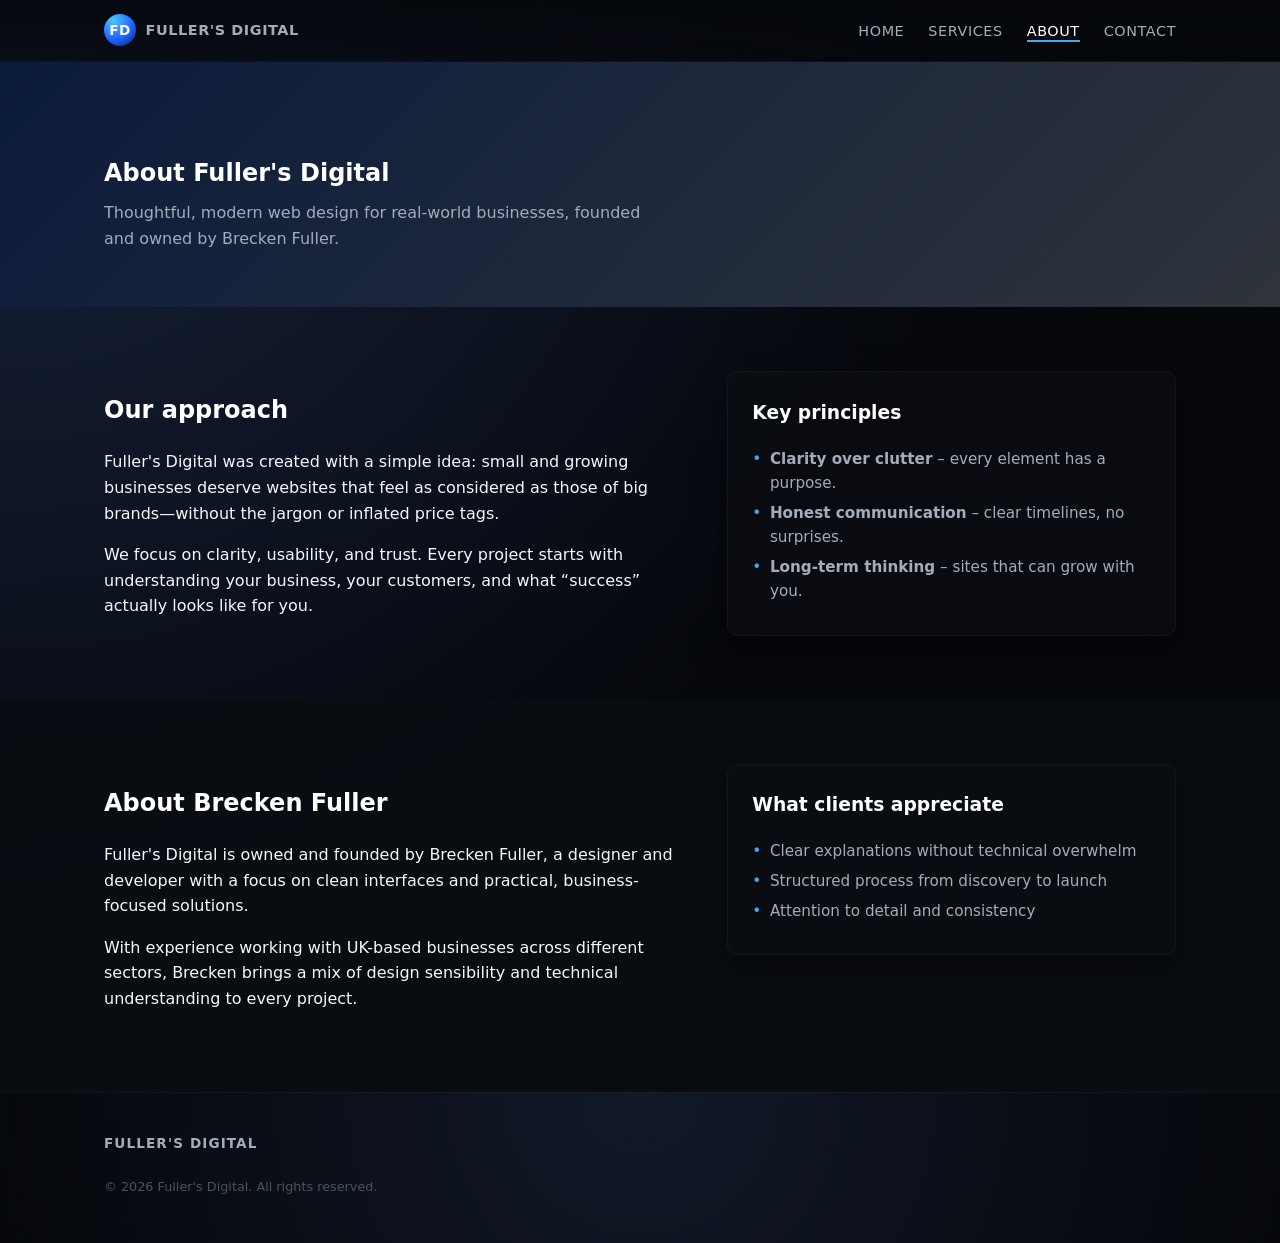
==== about.html @ c57dda17 "Add files via upload" ====
<!DOCTYPE html>
<html lang="en-GB">
<head>
  <meta charset="UTF-8" />
  <meta name="viewport" content="width=device-width, initial-scale=1.0" />
  <title>About | Fuller's Digital</title>
  <link rel="stylesheet" href="styles.css" />
</head>
<body>
  <header class="site-header">
    <div class="container nav-container">
      <a href="index.html" class="logo">
        <span class="logo-mark">FD</span>
        <span class="logo-text">Fuller's Digital</span>
      </a>
      <button class="nav-toggle" aria-label="Toggle navigation">
        <span></span><span></span><span></span>
      </button>
      <nav class="main-nav">
        <ul>
          <li><a href="index.html">Home</a></li>
          <li><a href="services.html">Services</a></li>
          <li><a href="about.html" class="active">About</a></li>
          <li><a href="contact.html">Contact</a></li>
        </ul>
      </nav>
    </div>
  </header>

  <main>
    <section class="page-hero">
      <div class="container">
        <h1>About Fuller's Digital</h1>
        <p>Thoughtful, modern web design for real-world businesses, founded and owned by Brecken Fuller.</p>
      </div>
    </section>

    <section class="section">
      <div class="container split">
        <div>
          <h2>Our approach</h2>
          <p>
            Fuller's Digital was created with a simple idea: small and growing businesses deserve websites
            that feel as considered as those of big brands—without the jargon or inflated price tags.
          </p>
          <p>
            We focus on clarity, usability, and trust. Every project starts with understanding your business,
            your customers, and what “success” actually looks like for you.
          </p>
        </div>
        <div class="card">
          <h3>Key principles</h3>
          <ul class="list">
            <li><strong>Clarity over clutter</strong> – every element has a purpose.</li>
            <li><strong>Honest communication</strong> – clear timelines, no surprises.</li>
            <li><strong>Long-term thinking</strong> – sites that can grow with you.</li>
          </ul>
        </div>
      </div>
    </section>

    <section class="section section-alt">
      <div class="container split">
        <div>
          <h2>About Brecken Fuller</h2>
          <p>
            Fuller's Digital is owned and founded by Brecken Fuller, a designer and developer with a focus
            on clean interfaces and practical, business-focused solutions.
          </p>
          <p>
            With experience working with UK-based businesses across different sectors, Brecken brings a mix
            of design sensibility and technical understanding to every project.
          </p>
        </div>
        <div class="card">
          <h3>What clients appreciate</h3>
          <ul class="list">
            <li>Clear explanations without technical overwhelm</li>
            <li>Structured process from discovery to launch</li>
            <li>Attention to detail and consistency</li>
          </ul>
        </div>
      </div>
    </section>
  </main>

  <footer class="site-footer">
    <div class="container footer-inner">
      <p class="footer-logo">Fuller's Digital</p>
      <p class="footer-copy">© <span id="year"></span> Fuller's Digital. All rights reserved.</p>
    </div>
  </footer>

  <script src="script.js"></script>
</body>
</html>
---- styles.css ----
:root {
  --navy: #0b1b3b;
  --navy-light: #152750;
  --grey: #2f343b;
  --grey-light: #4b525c;
  --accent: #3fa9f5;
  --bg: #0a0d12;
  --bg-alt: #11151d;
  --text: #f5f7fb;
  --muted: #a4acba;
  --radius: 10px;
  --shadow-soft: 0 18px 45px rgba(0, 0, 0, 0.45);
  --transition: 0.2s ease;
  --max-width: 1120px;
  --font-sans: system-ui, -apple-system, BlinkMacSystemFont, "Segoe UI", sans-serif;
}

*,
*::before,
*::after {
  box-sizing: border-box;
}

html,
body {
  margin: 0;
  padding: 0;
  font-family: var(--font-sans);
  background: radial-gradient(circle at top left, #18233f, #05070b 55%);
  color: var(--text);
}

body {
  line-height: 1.6;
}

/* Layout */

.container {
  width: 100%;
  max-width: var(--max-width);
  margin: 0 auto;
  padding: 0 1.5rem;
}

.section {
  padding: 4rem 0;
}

.section-alt {
  background: rgba(10, 13, 18, 0.85);
}

.section-accent {
  background: linear-gradient(135deg, var(--navy), var(--grey));
}

.page-hero {
  padding: 4.5rem 0 2.5rem;
  background: linear-gradient(135deg, var(--navy), var(--grey));
}

.page-hero h1 {
  margin-bottom: 0.5rem;
}

.page-hero p {
  max-width: 540px;
  color: var(--muted);
}

/* Header & nav */

.site-header {
  position: sticky;
  top: 0;
  z-index: 20;
  backdrop-filter: blur(16px);
  background: linear-gradient(to bottom, rgba(5, 7, 11, 0.92), rgba(5, 7, 11, 0.75));
  border-bottom: 1px solid rgba(255, 255, 255, 0.04);
}

.nav-container {
  display: flex;
  align-items: center;
  justify-content: space-between;
  padding: 0.9rem 1.5rem;
}

.logo {
  display: flex;
  align-items: center;
  gap: 0.6rem;
  text-decoration: none;
  color: var(--text);
}

.logo-mark {
  width: 32px;
  height: 32px;
  border-radius: 999px;
  background: radial-gradient(circle at 30% 20%, #4ec5ff, #1b5cff 60%, #0b1b3b 100%);
  display: inline-flex;
  align-items: center;
  justify-content: center;
  font-size: 0.85rem;
  font-weight: 700;
  letter-spacing: 0.04em;
}

.logo-text {
  font-weight: 600;
  letter-spacing: 0.04em;
  text-transform: uppercase;
  font-size: 0.9rem;
  color: var(--muted);
}

.main-nav ul {
  list-style: none;
  display: flex;
  gap: 1.5rem;
  margin: 0;
  padding: 0;
}

.main-nav a {
  text-decoration: none;
  color: var(--muted);
  font-size: 0.9rem;
  letter-spacing: 0.04em;
  text-transform: uppercase;
  position: relative;
  padding-bottom: 0.2rem;
}

.main-nav a::after {
  content: "";
  position: absolute;
  left: 0;
  bottom: 0;
  width: 0;
  height: 2px;
  background: var(--accent);
  transition: width var(--transition);
}

.main-nav a:hover::after,
.main-nav a.active::after {
  width: 100%;
}

.main-nav a.active {
  color: #ffffff;
}

/* Mobile nav */

.nav-toggle {
  display: none;
  background: none;
  border: none;
  cursor: pointer;
}

.nav-toggle span {
  display: block;
  width: 20px;
  height: 2px;
  background: var(--text);
  margin: 4px 0;
  transition: var(--transition);
}

/* Hero */

.hero {
  padding: 4.5rem 0 3.5rem;
}

.hero-inner {
  display: grid;
  grid-template-columns: minmax(0, 1.4fr) minmax(0, 1fr);
  gap: 3rem;
  align-items: center;
}

.hero h1 {
  font-size: clamp(2.3rem, 3vw, 3rem);
  line-height: 1.1;
  margin-bottom: 1rem;
}

.hero p {
  color: var(--muted);
  max-width: 540px;
}

.hero-actions {
  margin: 1.8rem 0 0.8rem;
  display: flex;
  flex-wrap: wrap;
  gap: 0.9rem;
}

.hero-subtext {
  font-size: 0.85rem;
  color: var(--grey-light);
}

.hero-panel {
  display: flex;
  justify-content: flex-end;
}

.hero-card {
  background: radial-gradient(circle at top left, #1b2645, #05070b);
  border-radius: 18px;
  padding: 1.8rem 1.6rem;
  box-shadow: var(--shadow-soft);
  border: 1px solid rgba(255, 255, 255, 0.04);
}

.hero-card h2 {
  margin-top: 0;
  margin-bottom: 0.8rem;
}

.hero-card ul {
  list-style: none;
  padding-left: 0;
  margin: 0;
}

.hero-card li {
  position: relative;
  padding-left: 1.2rem;
  margin-bottom: 0.4rem;
  color: var(--muted);
  font-size: 0.95rem;
}

.hero-card li::before {
  content: "";
  position: absolute;
  left: 0;
  top: 0.55rem;
  width: 6px;
  height: 6px;
  border-radius: 999px;
  background: var(--accent);
}

/* Buttons */

.btn {
  display: inline-flex;
  align-items: center;
  justify-content: center;
  padding: 0.7rem 1.4rem;
  border-radius: 999px;
  border: 1px solid transparent;
  font-size: 0.9rem;
  letter-spacing: 0.04em;
  text-transform: uppercase;
  text-decoration: none;
  cursor: pointer;
  transition: var(--transition);
}

.btn.primary {
  background: linear-gradient(135deg, var(--accent), #6fd0ff);
  color: #05070b;
  font-weight: 600;
  box-shadow: 0 12px 30px rgba(63, 169, 245, 0.45);
}

.btn.primary:hover {
  transform: translateY(-1px);
  box-shadow: 0 16px 40px rgba(63, 169, 245, 0.6);
}

.btn.primary.light {
  background: #ffffff;
  color: var(--navy);
  box-shadow: 0 10px 28px rgba(0, 0, 0, 0.35);
}

.btn.ghost {
  border-color: rgba(255, 255, 255, 0.18);
  color: var(--text);
  background: rgba(255, 255, 255, 0.02);
}

.btn.ghost:hover {
  border-color: rgba(255, 255, 255, 0.35);
  background: rgba(255, 255, 255, 0.04);
}

.text-link {
  color: var(--accent);
  text-decoration: none;
  font-weight: 500;
}

.text-link:hover {
  text-decoration: underline;
}

/* Grid & cards */

.grid {
  display: grid;
  gap: 1.8rem;
}

.grid.two {
  grid-template-columns: repeat(2, minmax(0, 1fr));
}

.grid.three {
  grid-template-columns: repeat(3, minmax(0, 1fr));
}

.card {
  background: rgba(10, 13, 18, 0.9);
  border-radius: var(--radius);
  padding: 1.6rem 1.5rem;
  border: 1px solid rgba(255, 255, 255, 0.04);
  box-shadow: 0 14px 35px rgba(0, 0, 0, 0.4);
}

.card h2,
.card h3 {
  margin-top: 0;
}

.card p {
  color: var(--muted);
}

.project-card .tagline {
  margin-top: 0.6rem;
  font-size: 0.85rem;
  color: var(--grey-light);
}

/* Split layout */

.split {
  display: grid;
  grid-template-columns: minmax(0, 1.3fr) minmax(0, 1fr);
  gap: 2.5rem;
  align-items: flex-start;
}

/* Stats */

.stat-panel {
  display: grid;
  gap: 1rem;
}

.stat {
  background: rgba(10, 13, 18, 0.9);
  border-radius: var(--radius);
  padding: 1rem 1.2rem;
  border: 1px solid rgba(255, 255, 255, 0.04);
}

.stat-number {
  display: block;
  font-size: 1.4rem;
  font-weight: 600;
}

.stat-label {
  font-size: 0.85rem;
  color: var(--muted);
}

/* Lists */

.list {
  list-style: none;
  padding-left: 0;
  margin: 0.5rem 0 0;
}

.list li {
  position: relative;
  padding-left: 1.1rem;
  margin-bottom: 0.35rem;
  color: var(--muted);
  font-size: 0.95rem;
}

.list li::before {
  content: "•";
  position: absolute;
  left: 0;
  top: 0;
  color: var(--accent);
}

/* CTA banner */

.cta-banner {
  display: flex;
  align-items: center;
  justify-content: space-between;
  gap: 1.5rem;
}

.cta-banner p {
  color: #e3e7f2;
}

/* Section CTA */

.section-cta {
  text-align: center;
}

.section-cta p {
  color: var(--muted);
  max-width: 520px;
  margin: 0.5rem auto 1.5rem;
}

/* Contact form */

.contact-form {
  display: grid;
  gap: 1rem;
  margin-top: 1rem;
}

.form-group {
  display: flex;
  flex-direction: column;
  gap: 0.35rem;
}

label {
  font-size: 0.9rem;
  color: var(--muted);
}

input,
select,
textarea {
  background: rgba(5, 7, 11, 0.9);
  border-radius: 8px;
  border: 1px solid rgba(255, 255, 255, 0.08);
  padding: 0.6rem 0.7rem;
  color: var(--text);
  font-family: inherit;
  font-size: 0.95rem;
  outline: none;
  transition: var(--transition);
}

input:focus,
select:focus,
textarea:focus {
  border-color: var(--accent);
  box-shadow: 0 0 0 1px rgba(63, 169, 245, 0.4);
}

textarea {
  resize: vertical;
}

.form-note {
  font-size: 0.8rem;
  color: var(--grey-light);
}

/* Footer */

.site-footer {
  padding: 2.5rem 0 2rem;
  border-top: 1px solid rgba(255, 255, 255, 0.04);
  background: radial-gradient(circle at top, #111827, #05070b);
}

.footer-inner {
  display: flex;
  flex-direction: column;
  gap: 0.6rem;
  align-items: flex-start;
}

.footer-logo {
  font-weight: 600;
  letter-spacing: 0.08em;
  text-transform: uppercase;
  font-size: 0.85rem;
  color: var(--muted);
}

.footer-meta {
  font-size: 0.85rem;
  color: var(--grey-light);
}

.footer-links {
  display: flex;
  flex-wrap: wrap;
  gap: 1rem;
}

.footer-links a {
  color: var(--muted);
  text-decoration: none;
  font-size: 0.85rem;
}

.footer-links a:hover {
  color: var(--accent);
}

.footer-copy {
  font-size: 0.8rem;
  color: var(--grey-light);
}

/* Typography */

h1,
h2,
h3 {
  color: #ffffff;
}

p {
  margin-top: 0;
}

/* Responsive */

@media (max-width: 900px) {
  .hero-inner {
    grid-template-columns: minmax(0, 1fr);
  }

  .hero-panel {
    justify-content: flex-start;
  }

  .split {
    grid-template-columns: minmax(0, 1fr);
  }

  .grid.two {
    grid-template-columns: minmax(0, 1fr);
  }

  .grid.three {
    grid-template-columns: repeat(2, minmax(0, 1fr));
  }

  .cta-banner {
    flex-direction: column;
    align-items: flex-start;
  }
}

@media (max-width: 720px) {
  .nav-toggle {
    display: block;
  }

  .main-nav {
    position: absolute;
    top: 100%;
    right: 0;
    left: 0;
    background: rgba(5, 7, 11, 0.98);
    transform: translateY(-10px);
    opacity: 0;
    pointer-events: none;
    transition: var(--transition);
  }

  .main-nav.open {
    transform: translateY(0);
    opacity: 1;
    pointer-events: auto;
  }

  .main-nav ul {
    flex-direction: column;
    padding: 0.75rem 1.5rem 1.1rem;
    gap: 0.75rem;
  }

  .grid.three {
    grid-template-columns: minmax(0, 1fr);
  }

  .nav-container {
    padding-inline: 1.2rem;
  }
}
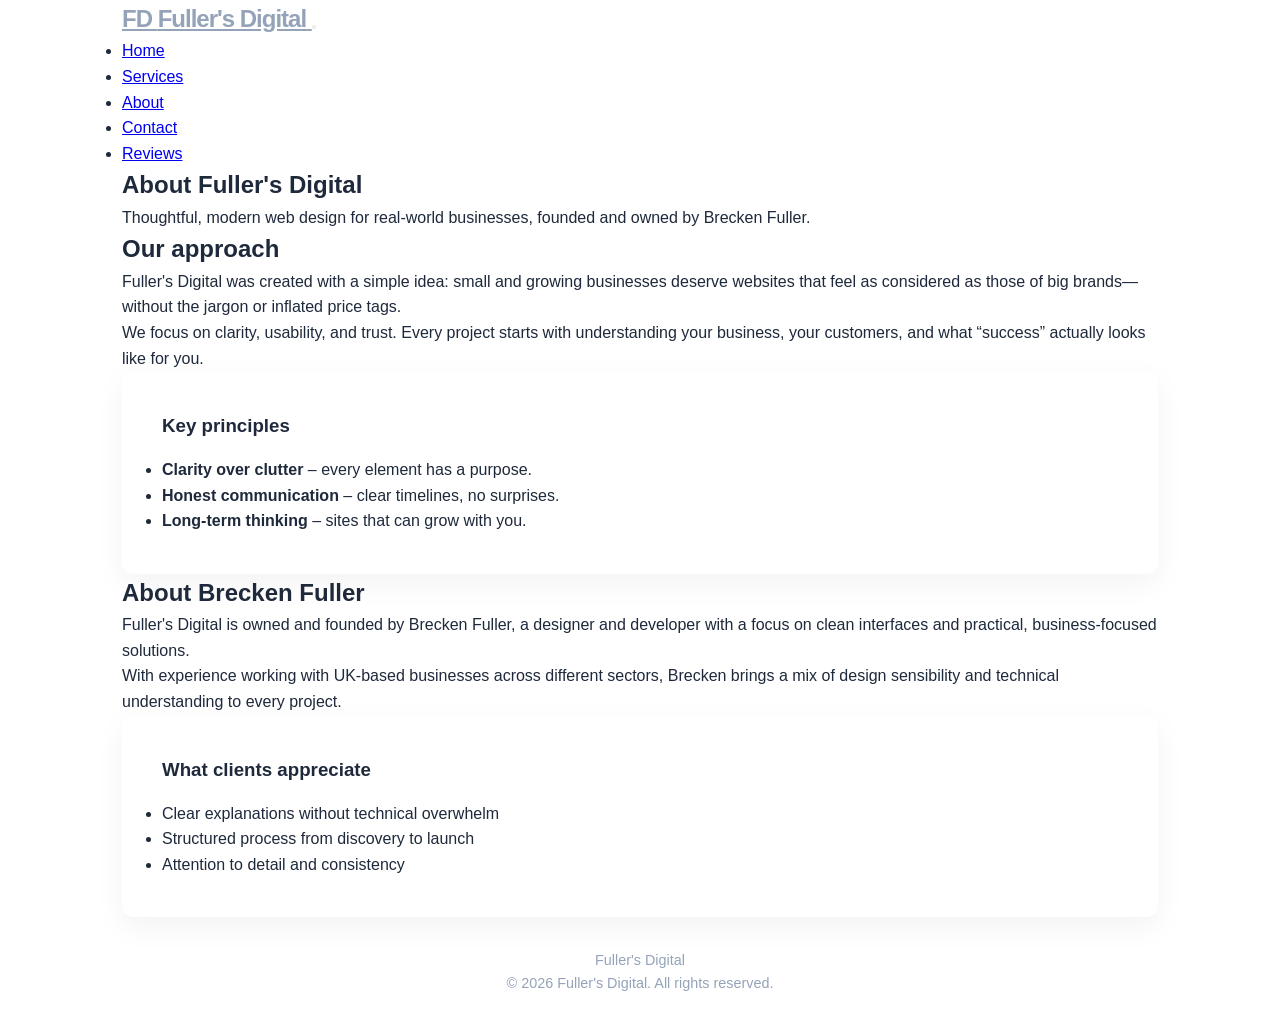
==== commit 7900f555: "Add files via upload" ====
--- a/about.html
+++ b/about.html
@@ -22,6 +22,7 @@
           <li><a href="services.html">Services</a></li>
           <li><a href="about.html" class="active">About</a></li>
           <li><a href="contact.html">Contact</a></li>
+          <li><a href="reviews.html">Reviews</a></li>
         </ul>
       </nav>
     </div>
--- a/styles.css
+++ b/styles.css
@@ -1,610 +1,584 @@
+/* Custom Variables based on your Logo */
 :root {
-  --navy: #0b1b3b;
-  --navy-light: #152750;
-  --grey: #2f343b;
-  --grey-light: #4b525c;
-  --accent: #3fa9f5;
-  --bg: #0a0d12;
-  --bg-alt: #11151d;
-  --text: #f5f7fb;
-  --muted: #a4acba;
-  --radius: 10px;
-  --shadow-soft: 0 18px 45px rgba(0, 0, 0, 0.45);
-  --transition: 0.2s ease;
-  --max-width: 1120px;
-  --font-sans: system-ui, -apple-system, BlinkMacSystemFont, "Segoe UI", sans-serif;
-}
-
-*,
-*::before,
-*::after {
-  box-sizing: border-box;
-}
-
-html,
+    --primary-blue: #004AAD;
+    --secondary-grey: #94A3B8;
+    --dark-text: #1E293B;
+    --light-bg: #F8FAFC;
+    --white: #ffffff;
+    --transition: all 0.3s ease;
+}
+
+* {
+    margin: 0;
+    padding: 0;
+    box-sizing: border-box;
+}
+
 body {
-  margin: 0;
-  padding: 0;
-  font-family: var(--font-sans);
-  background: radial-gradient(circle at top left, #18233f, #05070b 55%);
-  color: var(--text);
-}
-
-body {
-  line-height: 1.6;
-}
-
-/* Layout */
+    font-family: 'Inter', sans-serif;
+    line-height: 1.6;
+    color: var(--dark-text);
+    background-color: var(--white);
+}
 
 .container {
-  width: 100%;
-  max-width: var(--max-width);
-  margin: 0 auto;
-  padding: 0 1.5rem;
-}
-
-.section {
-  padding: 4rem 0;
-}
-
-.section-alt {
-  background: rgba(10, 13, 18, 0.85);
-}
-
-.section-accent {
-  background: linear-gradient(135deg, var(--navy), var(--grey));
-}
-
-.page-hero {
-  padding: 4.5rem 0 2.5rem;
-  background: linear-gradient(135deg, var(--navy), var(--grey));
-}
-
-.page-hero h1 {
-  margin-bottom: 0.5rem;
-}
-
-.page-hero p {
-  max-width: 540px;
-  color: var(--muted);
-}
-
-/* Header & nav */
-
-.site-header {
-  position: sticky;
-  top: 0;
-  z-index: 20;
-  backdrop-filter: blur(16px);
-  background: linear-gradient(to bottom, rgba(5, 7, 11, 0.92), rgba(5, 7, 11, 0.75));
-  border-bottom: 1px solid rgba(255, 255, 255, 0.04);
-}
-
-.nav-container {
-  display: flex;
-  align-items: center;
-  justify-content: space-between;
-  padding: 0.9rem 1.5rem;
+    max-width: 1100px;
+    margin: 0 auto;
+    padding: 0 2rem;
+}
+
+/* Navbar */
+.navbar {
+    height: 80px;
+    display: flex;
+    align-items: center;
+    background: var(--white);
+    border-bottom: 1px solid #eee;
+    position: sticky;
+    top: 0;
+    z-index: 1000;
+}
+
+.navbar .container {
+    display: flex;
+    justify-content: space-between;
+    align-items: center;
+    width: 100%;
 }
 
 .logo {
-  display: flex;
-  align-items: center;
-  gap: 0.6rem;
-  text-decoration: none;
-  color: var(--text);
-}
-
-.logo-mark {
-  width: 32px;
-  height: 32px;
-  border-radius: 999px;
-  background: radial-gradient(circle at 30% 20%, #4ec5ff, #1b5cff 60%, #0b1b3b 100%);
-  display: inline-flex;
-  align-items: center;
-  justify-content: center;
-  font-size: 0.85rem;
-  font-weight: 700;
-  letter-spacing: 0.04em;
-}
-
-.logo-text {
-  font-weight: 600;
-  letter-spacing: 0.04em;
-  text-transform: uppercase;
-  font-size: 0.9rem;
-  color: var(--muted);
-}
-
-.main-nav ul {
-  list-style: none;
-  display: flex;
-  gap: 1.5rem;
-  margin: 0;
-  padding: 0;
-}
-
-.main-nav a {
-  text-decoration: none;
-  color: var(--muted);
-  font-size: 0.9rem;
-  letter-spacing: 0.04em;
-  text-transform: uppercase;
-  position: relative;
-  padding-bottom: 0.2rem;
-}
-
-.main-nav a::after {
-  content: "";
-  position: absolute;
-  left: 0;
-  bottom: 0;
-  width: 0;
-  height: 2px;
-  background: var(--accent);
-  transition: width var(--transition);
-}
-
-.main-nav a:hover::after,
-.main-nav a.active::after {
-  width: 100%;
-}
-
-.main-nav a.active {
-  color: #ffffff;
-}
-
-/* Mobile nav */
-
-.nav-toggle {
-  display: none;
-  background: none;
-  border: none;
-  cursor: pointer;
-}
-
-.nav-toggle span {
-  display: block;
-  width: 20px;
-  height: 2px;
-  background: var(--text);
-  margin: 4px 0;
-  transition: var(--transition);
-}
-
-/* Hero */
-
+    font-weight: 700;
+    font-size: 1.5rem;
+    letter-spacing: -1px;
+    color: var(--secondary-grey);
+}
+
+.blue-text {
+    color: var(--primary-blue);
+}
+
+.nav-links {
+    display: flex;
+    list-style: none;
+    align-items: center;
+}
+
+.nav-links li a {
+    text-decoration: none;
+    color: var(--dark-text);
+    margin-left: 2rem;
+    font-weight: 500;
+    transition: var(--transition);
+}
+
+.nav-links li a:hover {
+    color: var(--primary-blue);
+}
+
+.cta-nav {
+    background: var(--primary-blue);
+    color: var(--white) !important;
+    padding: 0.6rem 1.2rem;
+    border-radius: 5px;
+}
+
+/* Hero Section */
 .hero {
-  padding: 4.5rem 0 3.5rem;
-}
-
-.hero-inner {
-  display: grid;
-  grid-template-columns: minmax(0, 1.4fr) minmax(0, 1fr);
-  gap: 3rem;
-  align-items: center;
+    padding: 100px 0;
+    text-align: center;
+    background: linear-gradient(to bottom, #f0f4f8, #ffffff);
 }
 
 .hero h1 {
-  font-size: clamp(2.3rem, 3vw, 3rem);
-  line-height: 1.1;
-  margin-bottom: 1rem;
+    font-size: 3.5rem;
+    margin-bottom: 1rem;
+    line-height: 1.2;
+}
+
+.highlight {
+    color: var(--primary-blue);
 }
 
 .hero p {
-  color: var(--muted);
-  max-width: 540px;
-}
-
-.hero-actions {
-  margin: 1.8rem 0 0.8rem;
-  display: flex;
-  flex-wrap: wrap;
-  gap: 0.9rem;
-}
-
-.hero-subtext {
-  font-size: 0.85rem;
-  color: var(--grey-light);
-}
-
-.hero-panel {
-  display: flex;
-  justify-content: flex-end;
-}
-
-.hero-card {
-  background: radial-gradient(circle at top left, #1b2645, #05070b);
-  border-radius: 18px;
-  padding: 1.8rem 1.6rem;
-  box-shadow: var(--shadow-soft);
-  border: 1px solid rgba(255, 255, 255, 0.04);
-}
-
-.hero-card h2 {
-  margin-top: 0;
-  margin-bottom: 0.8rem;
-}
-
-.hero-card ul {
-  list-style: none;
-  padding-left: 0;
-  margin: 0;
-}
-
-.hero-card li {
-  position: relative;
-  padding-left: 1.2rem;
-  margin-bottom: 0.4rem;
-  color: var(--muted);
-  font-size: 0.95rem;
-}
-
-.hero-card li::before {
-  content: "";
-  position: absolute;
-  left: 0;
-  top: 0.55rem;
-  width: 6px;
-  height: 6px;
-  border-radius: 999px;
-  background: var(--accent);
+    font-size: 1.2rem;
+    color: #64748b;
+    margin-bottom: 2rem;
+    max-width: 700px;
+    margin-left: auto;
+    margin-right: auto;
 }
 
 /* Buttons */
-
 .btn {
-  display: inline-flex;
-  align-items: center;
-  justify-content: center;
-  padding: 0.7rem 1.4rem;
-  border-radius: 999px;
-  border: 1px solid transparent;
-  font-size: 0.9rem;
-  letter-spacing: 0.04em;
-  text-transform: uppercase;
-  text-decoration: none;
-  cursor: pointer;
-  transition: var(--transition);
-}
-
-.btn.primary {
-  background: linear-gradient(135deg, var(--accent), #6fd0ff);
-  color: #05070b;
-  font-weight: 600;
-  box-shadow: 0 12px 30px rgba(63, 169, 245, 0.45);
-}
-
-.btn.primary:hover {
-  transform: translateY(-1px);
-  box-shadow: 0 16px 40px rgba(63, 169, 245, 0.6);
-}
-
-.btn.primary.light {
-  background: #ffffff;
-  color: var(--navy);
-  box-shadow: 0 10px 28px rgba(0, 0, 0, 0.35);
-}
-
-.btn.ghost {
-  border-color: rgba(255, 255, 255, 0.18);
-  color: var(--text);
-  background: rgba(255, 255, 255, 0.02);
-}
-
-.btn.ghost:hover {
-  border-color: rgba(255, 255, 255, 0.35);
-  background: rgba(255, 255, 255, 0.04);
-}
-
-.text-link {
-  color: var(--accent);
-  text-decoration: none;
-  font-weight: 500;
-}
-
-.text-link:hover {
-  text-decoration: underline;
-}
-
-/* Grid & cards */
+    display: inline-block;
+    padding: 1rem 2rem;
+    text-decoration: none;
+    font-weight: 600;
+    border-radius: 5px;
+    transition: var(--transition);
+    margin: 0 0.5rem;
+}
+
+.btn-primary {
+    background: var(--primary-blue);
+    color: var(--white);
+}
+
+.btn-primary:hover {
+    background: #003a8a;
+    transform: translateY(-2px);
+}
+
+.btn-secondary {
+    background: var(--secondary-grey);
+    color: var(--white);
+}
+
+/* Services Grid */
+.services {
+    padding: 80px 0;
+    background: var(--light-bg);
+}
+
+.section-title {
+    text-align: center;
+    font-size: 2.5rem;
+    margin-bottom: 3rem;
+}
 
 .grid {
-  display: grid;
-  gap: 1.8rem;
-}
-
-.grid.two {
-  grid-template-columns: repeat(2, minmax(0, 1fr));
-}
-
-.grid.three {
-  grid-template-columns: repeat(3, minmax(0, 1fr));
+    display: grid;
+    grid-template-columns: repeat(auto-fit, minmax(300px, 1fr));
+    gap: 2rem;
 }
 
 .card {
-  background: rgba(10, 13, 18, 0.9);
-  border-radius: var(--radius);
-  padding: 1.6rem 1.5rem;
-  border: 1px solid rgba(255, 255, 255, 0.04);
-  box-shadow: 0 14px 35px rgba(0, 0, 0, 0.4);
-}
-
-.card h2,
+    background: var(--white);
+    padding: 2.5rem;
+    border-radius: 12px;
+    box-shadow: 0 10px 30px rgba(0,0,0,0.05);
+    transition: var(--transition);
+}
+
+.card:hover {
+    transform: translateY(-10px);
+}
+
+.card .icon {
+    font-size: 2.5rem;
+    margin-bottom: 1rem;
+}
+
 .card h3 {
-  margin-top: 0;
-}
-
-.card p {
-  color: var(--muted);
-}
-
-.project-card .tagline {
-  margin-top: 0.6rem;
-  font-size: 0.85rem;
-  color: var(--grey-light);
-}
-
-/* Split layout */
-
-.split {
-  display: grid;
-  grid-template-columns: minmax(0, 1.3fr) minmax(0, 1fr);
-  gap: 2.5rem;
-  align-items: flex-start;
-}
-
-/* Stats */
-
-.stat-panel {
-  display: grid;
-  gap: 1rem;
-}
-
-.stat {
-  background: rgba(10, 13, 18, 0.9);
-  border-radius: var(--radius);
-  padding: 1rem 1.2rem;
-  border: 1px solid rgba(255, 255, 255, 0.04);
-}
-
-.stat-number {
-  display: block;
-  font-size: 1.4rem;
-  font-weight: 600;
-}
-
-.stat-label {
-  font-size: 0.85rem;
-  color: var(--muted);
-}
-
-/* Lists */
-
-.list {
-  list-style: none;
-  padding-left: 0;
-  margin: 0.5rem 0 0;
-}
-
-.list li {
-  position: relative;
-  padding-left: 1.1rem;
-  margin-bottom: 0.35rem;
-  color: var(--muted);
-  font-size: 0.95rem;
-}
-
-.list li::before {
-  content: "•";
-  position: absolute;
-  left: 0;
-  top: 0;
-  color: var(--accent);
-}
-
-/* CTA banner */
-
-.cta-banner {
-  display: flex;
-  align-items: center;
-  justify-content: space-between;
-  gap: 1.5rem;
-}
-
-.cta-banner p {
-  color: #e3e7f2;
-}
-
-/* Section CTA */
-
-.section-cta {
-  text-align: center;
-}
-
-.section-cta p {
-  color: var(--muted);
-  max-width: 520px;
-  margin: 0.5rem auto 1.5rem;
-}
-
-/* Contact form */
-
-.contact-form {
-  display: grid;
-  gap: 1rem;
-  margin-top: 1rem;
+    margin-bottom: 1rem;
+}
+
+/* CTA Section */
+.cta-section {
+    padding: 80px 0;
+    background: var(--primary-blue);
+    color: var(--white);
+    text-align: center;
+}
+
+.cta-section h2 {
+    font-size: 2.5rem;
+    margin-bottom: 1rem;
+}
+
+.btn-white {
+    background: var(--white);
+    color: var(--primary-blue);
+    margin-top: 2rem;
+}
+
+footer {
+    padding: 2rem 0;
+    text-align: center;
+    font-size: 0.9rem;
+    color: var(--secondary-grey);
+}
+
+/* Mobile Responsive */
+@media (max-width: 768px) {
+    .hero h1 { font-size: 2.5rem; }
+    .nav-links { display: none; } /* In a real site, implement a hamburger menu here */
+}
+
+/* Contact Page Specific Styles */
+
+.contact-hero {
+    padding: 80px 0 40px;
+    text-align: center;
+    background-color: #fff;
+}
+
+.grid-2 {
+    display: grid;
+    grid-template-columns: 1fr 1.5fr;
+    gap: 4rem;
+    align-items: start;
+    padding-bottom: 100px;
+}
+
+/* Contact Info Column */
+.contact-info .info-item {
+    margin-bottom: 2.5rem;
+}
+
+.contact-info h3 {
+    color: var(--primary-blue);
+    font-size: 1.2rem;
+    margin-bottom: 0.5rem;
+}
+
+.contact-info p {
+    font-size: 1.1rem;
+    color: var(--dark-text);
+}
+
+.process-list {
+    list-style: none;
+    margin-top: 1rem;
+}
+
+.process-list li {
+    margin-bottom: 1rem;
+    display: flex;
+    align-items: center;
+    font-weight: 500;
+}
+
+.process-list span {
+    background: var(--primary-blue);
+    color: white;
+    width: 28px;
+    height: 28px;
+    display: flex;
+    align-items: center;
+    justify-content: center;
+    border-radius: 50%;
+    margin-right: 15px;
+    font-size: 0.8rem;
+}
+
+/* Contact Form Card */
+.contact-card {
+    background: var(--white);
+    padding: 3rem;
+    border-radius: 15px;
+    box-shadow: 0 20px 40px rgba(0,0,0,0.08);
+    border: 1px solid #f1f5f9;
 }
 
 .form-group {
-  display: flex;
-  flex-direction: column;
-  gap: 0.35rem;
-}
-
-label {
-  font-size: 0.9rem;
-  color: var(--muted);
-}
-
-input,
-select,
-textarea {
-  background: rgba(5, 7, 11, 0.9);
-  border-radius: 8px;
-  border: 1px solid rgba(255, 255, 255, 0.08);
-  padding: 0.6rem 0.7rem;
-  color: var(--text);
-  font-family: inherit;
-  font-size: 0.95rem;
-  outline: none;
-  transition: var(--transition);
-}
-
-input:focus,
-select:focus,
-textarea:focus {
-  border-color: var(--accent);
-  box-shadow: 0 0 0 1px rgba(63, 169, 245, 0.4);
-}
-
-textarea {
-  resize: vertical;
-}
-
-.form-note {
-  font-size: 0.8rem;
-  color: var(--grey-light);
-}
-
-/* Footer */
-
-.site-footer {
-  padding: 2.5rem 0 2rem;
-  border-top: 1px solid rgba(255, 255, 255, 0.04);
-  background: radial-gradient(circle at top, #111827, #05070b);
-}
-
-.footer-inner {
-  display: flex;
-  flex-direction: column;
-  gap: 0.6rem;
-  align-items: flex-start;
-}
-
-.footer-logo {
-  font-weight: 600;
-  letter-spacing: 0.08em;
-  text-transform: uppercase;
-  font-size: 0.85rem;
-  color: var(--muted);
-}
-
-.footer-meta {
-  font-size: 0.85rem;
-  color: var(--grey-light);
-}
-
-.footer-links {
-  display: flex;
-  flex-wrap: wrap;
-  gap: 1rem;
-}
-
-.footer-links a {
-  color: var(--muted);
-  text-decoration: none;
-  font-size: 0.85rem;
-}
-
-.footer-links a:hover {
-  color: var(--accent);
-}
-
-.footer-copy {
-  font-size: 0.8rem;
-  color: var(--grey-light);
-}
-
-/* Typography */
-
-h1,
-h2,
-h3 {
-  color: #ffffff;
-}
-
-p {
-  margin-top: 0;
-}
-
-/* Responsive */
-
+    margin-bottom: 1.5rem;
+}
+
+.form-group label {
+    display: block;
+    font-weight: 600;
+    margin-bottom: 0.5rem;
+    font-size: 0.9rem;
+    color: var(--dark-text);
+}
+
+.form-group input, 
+.form-group select, 
+.form-group textarea {
+    width: 100%;
+    padding: 0.8rem 1rem;
+    border: 1px solid #cbd5e1;
+    border-radius: 6px;
+    font-family: inherit;
+    font-size: 1rem;
+    transition: var(--transition);
+}
+
+.form-group input:focus, 
+.form-group select:focus, 
+.form-group textarea:focus {
+    outline: none;
+    border-color: var(--primary-blue);
+    box-shadow: 0 0 0 4px rgba(0, 74, 173, 0.1);
+}
+
+.btn-block {
+    width: 100%;
+    border: none;
+    cursor: pointer;
+    font-size: 1rem;
+}
+
+/* Responsive for Contact Page */
 @media (max-width: 900px) {
-  .hero-inner {
-    grid-template-columns: minmax(0, 1fr);
-  }
-
-  .hero-panel {
-    justify-content: flex-start;
-  }
-
-  .split {
-    grid-template-columns: minmax(0, 1fr);
-  }
-
-  .grid.two {
-    grid-template-columns: minmax(0, 1fr);
-  }
-
-  .grid.three {
-    grid-template-columns: repeat(2, minmax(0, 1fr));
-  }
-
-  .cta-banner {
-    flex-direction: column;
-    align-items: flex-start;
-  }
-}
-
-@media (max-width: 720px) {
-  .nav-toggle {
+    .grid-2 {
+        grid-template-columns: 1fr;
+        gap: 2rem;
+    }
+    
+    .contact-card {
+        padding: 2rem;
+    }
+    
+    .contact-hero h1 {
+        font-size: 2.2rem;
+    }
+}
+
+/* About Page Specific Styles */
+
+.subtitle {
     display: block;
-  }
-
-  .main-nav {
-    position: absolute;
-    top: 100%;
-    right: 0;
-    left: 0;
-    background: rgba(5, 7, 11, 0.98);
-    transform: translateY(-10px);
-    opacity: 0;
-    pointer-events: none;
-    transition: var(--transition);
-  }
-
-  .main-nav.open {
-    transform: translateY(0);
-    opacity: 1;
-    pointer-events: auto;
-  }
-
-  .main-nav ul {
-    flex-direction: column;
-    padding: 0.75rem 1.5rem 1.1rem;
-    gap: 0.75rem;
-  }
-
-  .grid.three {
-    grid-template-columns: minmax(0, 1fr);
-  }
-
-  .nav-container {
-    padding-inline: 1.2rem;
-  }
-}
-
-
-
-
+    color: var(--primary-blue);
+    font-weight: 700;
+    letter-spacing: 2px;
+    margin-bottom: 1rem;
+    font-size: 0.9rem;
+}
+
+.about-hero {
+    padding: 120px 0 60px;
+    text-align: center;
+}
+
+.about-hero h1 {
+    font-size: 3rem;
+    margin-bottom: 1.5rem;
+}
+
+.grid-2-equal {
+    display: grid;
+    grid-template-columns: 1fr 1fr;
+    gap: 4rem;
+    align-items: center;
+    padding: 80px 0;
+}
+
+.about-text h2 {
+    font-size: 2rem;
+    margin-bottom: 1.5rem;
+}
+
+.about-text p {
+    margin-bottom: 1.2rem;
+    color: #475569;
+}
+
+.about-image-placeholder .image-box {
+    background: #e2e8f0;
+    height: 400px;
+    border-radius: 20px;
+    display: flex;
+    align-items: center;
+    justify-content: center;
+    color: var(--secondary-grey);
+    border: 2px dashed var(--secondary-grey);
+}
+
+/* Stats Bar */
+.stats-bar {
+    background: var(--dark-text);
+    color: var(--white);
+    padding: 60px 0;
+    text-align: center;
+}
+
+.grid-4 {
+    display: grid;
+    grid-template-columns: repeat(4, 1fr);
+    gap: 2rem;
+}
+
+.stat-item h3 {
+    font-size: 2.5rem;
+    color: var(--primary-blue);
+    margin-bottom: 0.5rem;
+}
+
+.stat-item p {
+    font-weight: 500;
+    opacity: 0.8;
+}
+
+/* Values Grid */
+.values {
+    padding: 100px 0;
+    background-color: var(--light-bg);
+}
+
+.grid-3 {
+    display: grid;
+    grid-template-columns: repeat(3, 1fr);
+    gap: 2rem;
+}
+
+.value-card {
+    background: var(--white);
+    padding: 3rem;
+    border-radius: 12px;
+    text-align: center;
+    border-bottom: 4px solid var(--primary-blue);
+}
+
+.value-card h3 {
+    margin-bottom: 1rem;
+    color: var(--dark-text);
+}
+
+/* Responsive Fixes */
+@media (max-width: 900px) {
+    .grid-2-equal, .grid-4, .grid-3 {
+        grid-template-columns: 1fr;
+        gap: 2rem;
+    }
+    
+    .about-hero h1 {
+        font-size: 2.2rem;
+    }
+
+    .about-image-placeholder .image-box {
+        height: 250px;
+    }
+}
+
+/* Services Page Specific Styles */
+
+.services-hero {
+    padding: 120px 0 60px;
+    text-align: center;
+    background: linear-gradient(to bottom, #ffffff, var(--light-bg));
+}
+
+.services-hero h1 {
+    font-size: 3rem;
+    margin-bottom: 1rem;
+}
+
+/* Detailed Services Rows */
+.services-detailed {
+    padding: 60px 0 100px;
+}
+
+.service-row {
+    display: grid;
+    grid-template-columns: 1fr 1fr;
+    gap: 6rem;
+    align-items: center;
+    margin-bottom: 120px;
+}
+
+.service-row.reverse {
+    direction: rtl; /* Flips the grid columns */
+}
+
+.service-row.reverse .service-text {
+    direction: ltr; /* Keeps text reading left-to-right */
+}
+
+.service-number {
+    font-size: 3rem;
+    font-weight: 800;
+    color: var(--secondary-grey);
+    opacity: 0.3;
+    display: block;
+    margin-bottom: -10px;
+}
+
+.service-text h2 {
+    font-size: 2.2rem;
+    margin-bottom: 1.5rem;
+    color: var(--dark-text);
+}
+
+.service-text p {
+    font-size: 1.1rem;
+    color: #475569;
+    margin-bottom: 2rem;
+}
+
+.service-features {
+    list-style: none;
+}
+
+.service-features li {
+    font-weight: 600;
+    color: var(--primary-blue);
+    margin-bottom: 0.8rem;
+    display: flex;
+    align-items: center;
+}
+
+.service-features li::before {
+    content: "✓";
+    margin-right: 10px;
+    font-weight: 800;
+}
+
+/* Visual Placeholders */
+.service-visual .visual-box {
+    background: #e2e8f0;
+    height: 350px;
+    border-radius: 12px;
+    display: flex;
+    align-items: center;
+    justify-content: center;
+    color: var(--secondary-grey);
+    font-weight: 600;
+    border: 2px dashed #cbd5e1;
+}
+
+/* Process Cards */
+.process-section {
+    background: var(--light-bg);
+    padding: 100px 0;
+}
+
+.process-card {
+    background: var(--white);
+    padding: 2.5rem;
+    border-radius: 10px;
+    text-align: center;
+    position: relative;
+    box-shadow: 0 4px 6px -1px rgba(0, 0, 0, 0.1);
+}
+
+.proc-num {
+    background: var(--primary-blue);
+    color: var(--white);
+    width: 40px;
+    height: 40px;
+    display: flex;
+    align-items: center;
+    justify-content: center;
+    border-radius: 50%;
+    font-weight: 700;
+    margin: 0 auto 1.5rem;
+}
+
+.process-card h3 {
+    margin-bottom: 0.8rem;
+    font-size: 1.3rem;
+}
+
+.process-card p {
+    color: #64748b;
+    font-size: 0.95rem;
+}
+
+/* Responsive Services */
+@media (max-width: 900px) {
+    .service-row {
+        grid-template-columns: 1fr;
+        gap: 3rem;
+        margin-bottom: 80px;
+    }
+    
+    .service-row.reverse {
+        direction: ltr;
+    }
+    
+    .services-hero h1 {
+        font-size: 2.5rem;
+    }
+}
